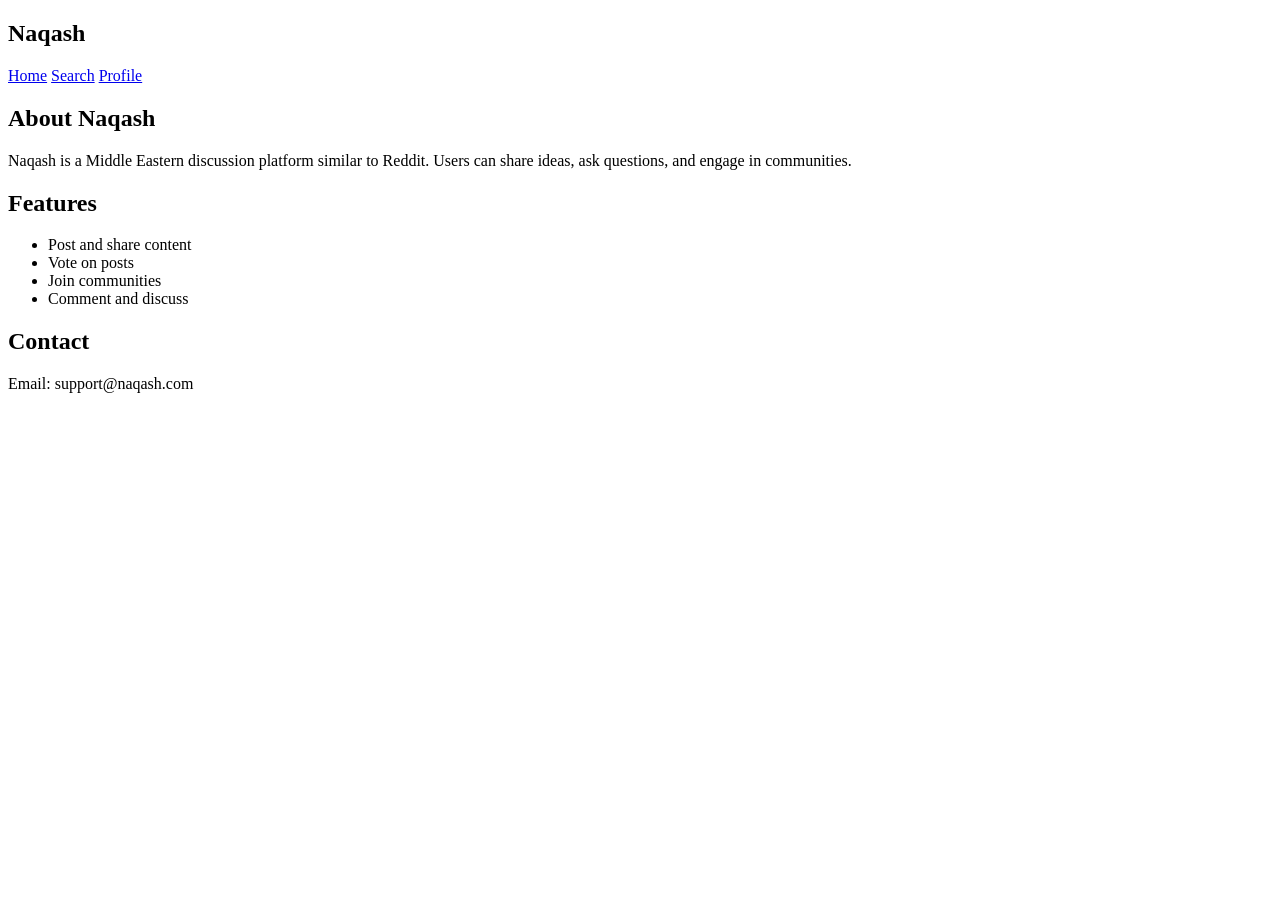
==== about.html @ 5063129a "Add about.html with platform details and features" ====
<!DOCTYPE html>
<html lang="en">
<head>
    <meta charset="UTF-8">
    <title>About - Naqash</title>
    <link rel="stylesheet" href="style.css">
</head>
<body>


<nav>
    <h2>Naqash</h2>
    <a href="index.html">Home</a>
    <a href="search.html">Search</a>
    <a href="profile.html">Profile</a>
</nav>


<section>
    <h1>About Naqash</h1>
    <p>
        Naqash is a Middle Eastern discussion platform similar to Reddit.
        Users can share ideas, ask questions, and engage in communities.
    </p>
</section>


<section>
    <h2>Features</h2>
    <ul>
        <li>Post and share content</li>
        <li>Vote on posts</li>
        <li>Join communities</li>
        <li>Comment and discuss</li>
    </ul>
</section>


<section>
    <h2>Contact</h2>
    <p>Email: support@naqash.com</p>
</section>

</body>
</html>
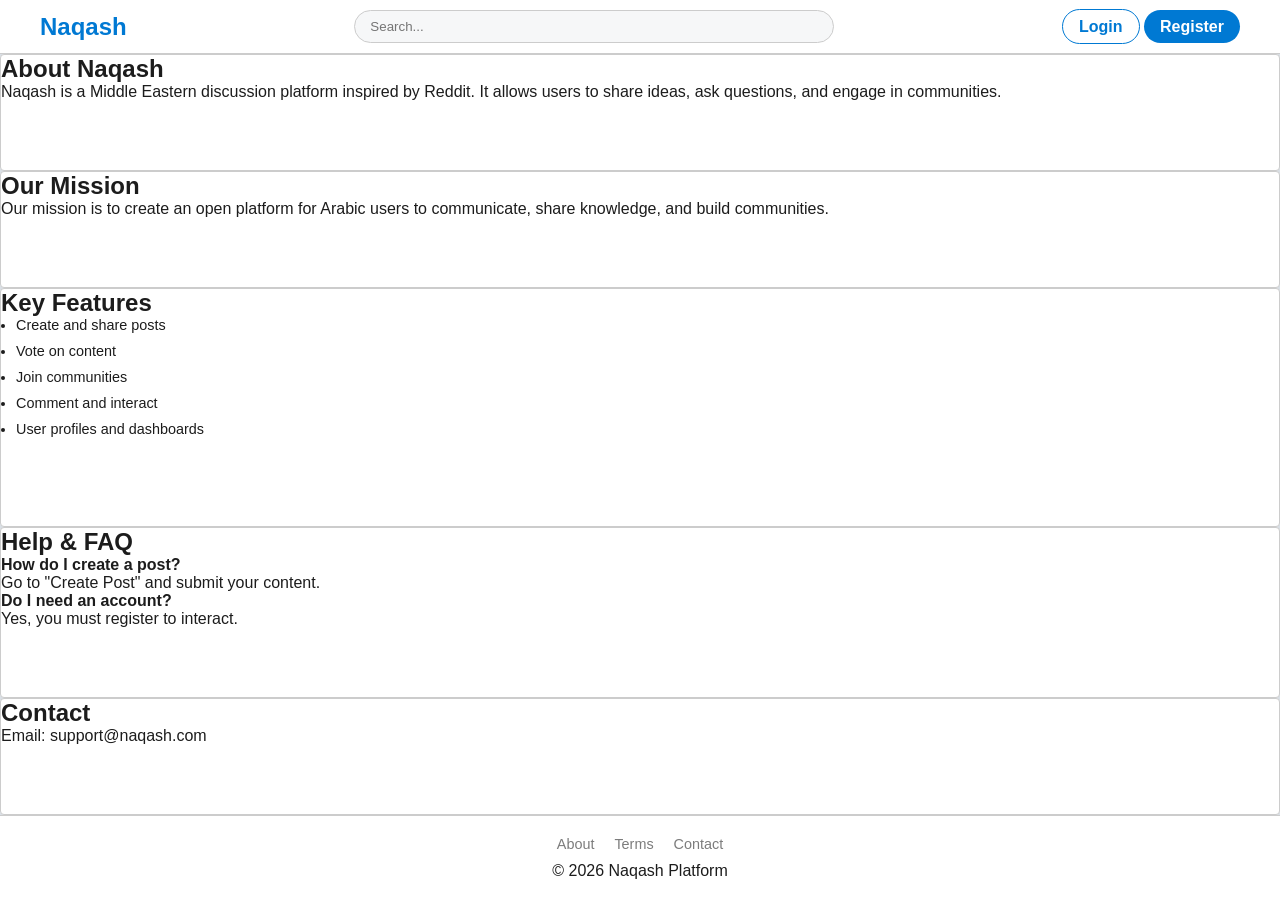
==== commit 8203eea9: "Refactor about.html structure and content" ====
--- a/about.html
+++ b/about.html
@@ -1,45 +1,81 @@
-<!DOCTYPE html>
+<!doctype html>
 <html lang="en">
-<head>
-    <meta charset="UTF-8">
+  <head>
+    <meta charset="UTF-8" />
     <title>About - Naqash</title>
-    <link rel="stylesheet" href="style.css">
-</head>
-<body>
+    <link rel="stylesheet" href="css/styles.css" />
+  </head>
+  <body>
+    <header>
+      <div class="header-top">
+        <a href="index.html" class="nav-brand">Naqash</a>
+        <input type="text" class="search-bar" placeholder="Search..." />
+        <div class="nav-links">
+          <a href="#" class="btn btn-outline">Login</a>
+          <a href="#" class="btn btn-primary">Register</a>
+        </div>
+      </div>
+    </header>
 
+    <div class="container">
+      <!-- About -->
+      <section class="card">
+        <h1>About Naqash</h1>
+        <p>
+          Naqash is a Middle Eastern discussion platform inspired by Reddit.
+          It allows users to share ideas, ask questions, and engage in
+          communities.
+        </p>
+      </section>
 
-<nav>
-    <h2>Naqash</h2>
-    <a href="index.html">Home</a>
-    <a href="search.html">Search</a>
-    <a href="profile.html">Profile</a>
-</nav>
+      <!-- Mission -->
+      <section class="card">
+        <h2>Our Mission</h2>
+        <p>
+          Our mission is to create an open platform for Arabic users to
+          communicate, share knowledge, and build communities.
+        </p>
+      </section>
 
+      <!-- Features -->
+      <section class="card">
+        <h2>Key Features</h2>
+        <ul class="rules-list">
+          <li>Create and share posts</li>
+          <li>Vote on content</li>
+          <li>Join communities</li>
+          <li>Comment and interact</li>
+          <li>User profiles and dashboards</li>
+        </ul>
+      </section>
 
-<section>
-    <h1>About Naqash</h1>
-    <p>
-        Naqash is a Middle Eastern discussion platform similar to Reddit.
-        Users can share ideas, ask questions, and engage in communities.
-    </p>
-</section>
+      <!-- FAQ -->
+      <section class="card">
+        <h2>Help & FAQ</h2>
 
+        <p><strong>How do I create a post?</strong></p>
+        <p>Go to "Create Post" and submit your content.</p>
 
-<section>
-    <h2>Features</h2>
-    <ul>
-        <li>Post and share content</li>
-        <li>Vote on posts</li>
-        <li>Join communities</li>
-        <li>Comment and discuss</li>
-    </ul>
-</section>
+        <p><strong>Do I need an account?</strong></p>
+        <p>Yes, you must register to interact.</p>
+      </section>
 
+      <!-- Contact -->
+      <section class="card">
+        <h2>Contact</h2>
+        <p>Email: support@naqash.com</p>
+      </section>
+    </div>
 
-<section>
-    <h2>Contact</h2>
-    <p>Email: support@naqash.com</p>
-</section>
+    <footer>
+      <div class="footer-links">
+        <a href="about.html">About</a>
+        <a href="#">Terms</a>
+        <a href="#">Contact</a>
+      </div>
+      <p>&copy; 2026 Naqash Platform</p>
+    </footer>
+  </body>
+</html>
 
-</body>
-</html>
+ 
--- a/css/styles.css
+++ b/css/styles.css
@@ -0,0 +1,303 @@
+:root {
+  --primary-color: #0079d3;
+  --primary-hover: #005fa3;
+  --bg-color: #dae0e6;
+  --card-bg: #ffffff;
+  --text-main: #1c1c1c;
+  --text-muted: #7c7c7c;
+  --border-color: #cccccc;
+}
+
+* {
+  margin: 0;
+  padding: 0;
+  box-sizing: border-box;
+}
+
+body {
+  font-family: "Segoe UI", Arial, sans-serif;
+  background-color: var(--bg-color);
+  color: var(--text-main);
+  display: flex;
+  flex-direction: column;
+  min-height: 100vh;
+}
+
+/* header - navigation*/
+header {
+  background-color: var(--card-bg);
+  position: sticky;
+  top: 0;
+  z-index: 1000;
+  border-bottom: 1px solid var(--border-color);
+}
+
+.header-top {
+  display: flex;
+  justify-content: space-between;
+  align-items: center;
+  padding: 10px 40px;
+}
+
+.nav-brand {
+  font-size: 1.5rem;
+  font-weight: bold;
+  color: var(--primary-color);
+  text-decoration: none;
+}
+
+.search-bar {
+  width: 40%;
+  padding: 8px 15px;
+  border: 1px solid var(--border-color);
+  border-radius: 20px;
+  background-color: #f6f7f8;
+}
+
+.sub-nav {
+  padding: 5px 40px;
+  display: flex;
+  gap: 20px;
+  background-color: var(--card-bg);
+}
+
+.sub-nav a {
+  text-decoration: none;
+  color: var(--text-muted);
+  font-weight: 600;
+  font-size: 0.9rem;
+}
+
+.sub-nav a:hover {
+  color: var(--primary-color);
+}
+
+/* buttons*/
+.btn {
+  padding: 8px 16px;
+  border-radius: 20px;
+  border: none;
+  cursor: pointer;
+  font-weight: bold;
+  text-decoration: none;
+}
+
+.btn-primary {
+  background-color: var(--primary-color);
+  color: white;
+}
+.btn-outline {
+  border: 1px solid var(--primary-color);
+  color: var(--primary-color);
+}
+.block-btn {
+  display: block;
+  text-align: center;
+  width: 100%;
+  margin-bottom: 10px;
+}
+
+/* main layout*/
+.container {
+  width: 100%;
+  max-width: 100%;
+  margin: 0;
+  display: grid;
+  gap: 0;
+  padding: 0;
+  flex: 1;
+  align-items: stretch;
+}
+
+.layout-3-cols {
+  grid-template-columns: 220px 1fr 310px;
+}
+.layout-2-cols {
+  grid-template-columns: 1fr 310px;
+}
+
+.layout-3-cols {
+  grid-template-columns: 260px 1fr 340px;
+}
+
+.card {
+  background-color: var(--card-bg);
+  border: 1px solid var(--border-color);
+  border-radius: 4px;
+}
+
+.sidebar {
+  padding: 20px;
+  height: 100%;
+  border-radius: 0;
+  border-top: none;
+  border-bottom: none;
+  background-color: var(--card-bg);
+}
+
+aside:first-of-type {
+  border-right: 1px solid var(--border-color);
+}
+
+aside:last-of-type {
+  border-left: 1px solid var(--border-color);
+}
+
+.sidebar h3 {
+  font-size: 0.9rem;
+  color: var(--text-muted);
+  text-transform: uppercase;
+  margin-bottom: 10px;
+}
+
+.sidebar ul {
+  list-style: none;
+}
+.sidebar ul li {
+  margin-bottom: 8px;
+}
+.sidebar ul li a {
+  text-decoration: none;
+  color: var(--text-main);
+  font-weight: 500;
+}
+
+.sidebar-divider {
+  margin: 15px 0;
+  border: none;
+  border-top: 1px solid #eee;
+}
+
+/* posts card*/
+.post-card {
+  display: flex;
+  flex-direction: column;
+  margin-bottom: 15px;
+  min-height: 160px;
+}
+
+.feed {
+  padding: 20px 40px;
+  background-color: var(--bg-color);
+}
+
+.post-main-content {
+  padding: 15px;
+  flex: 1;
+}
+
+.post-header {
+  font-size: 0.8rem;
+  color: var(--text-muted);
+  margin-bottom: 8px;
+}
+.post-title {
+  font-size: 1.25rem;
+  font-weight: 600;
+  text-decoration: none;
+  color: var(--text-main);
+}
+
+.vote-section {
+  background-color: #f8f9fa;
+  padding: 8px 15px;
+  display: flex;
+  align-items: center;
+  gap: 15px;
+  border-top: 1px solid var(--border-color);
+}
+
+.vote-btn {
+  background: none;
+  border: none;
+  cursor: pointer;
+  font-size: 1.1rem;
+  color: var(--text-muted);
+}
+.vote-count {
+  font-weight: bold;
+  font-size: 0.85rem;
+}
+
+/* footer */
+footer {
+  background-color: var(--card-bg);
+  padding: 20px;
+  border-top: 1px solid var(--border-color);
+  text-align: center;
+  margin-top: 20px;
+}
+
+.footer-links {
+  display: flex;
+  justify-content: center;
+  gap: 20px;
+  margin-bottom: 10px;
+}
+.footer-links a {
+  text-decoration: none;
+  color: var(--text-muted);
+  font-size: 0.9rem;
+}
+
+footer {
+  margin-top: 0;
+}
+
+.footer-meta {
+  display: flex;
+  align-items: center;
+  gap: 6px;
+  cursor: pointer;
+  color: var(--text-muted);
+}
+
+.comment-icon {
+  width: 18px;
+  height: 18px;
+  object-fit: contain;
+}
+
+.footer-meta:hover {
+  color: var(--primary-color);
+}
+
+/* commnity */
+.community-banner {
+  background-color: var(--primary-color);
+  height: 120px;
+  width: 100%;
+}
+
+.community-header {
+  background-color: var(--card-bg);
+  padding: 20px 40px;
+  display: flex;
+  justify-content: space-between;
+  align-items: center;
+  border-bottom: 1px solid var(--border-color);
+}
+
+.community-header h1 {
+  margin-bottom: 5px;
+}
+
+.community-stats {
+  text-align: right;
+}
+
+.community-stats p {
+  font-weight: bold;
+  margin-bottom: 10px;
+}
+
+.rules-list {
+  margin-left: 15px;
+  font-size: 0.9rem;
+  color: var(--text-main);
+  margin-bottom: 20px;
+}
+
+.rules-list li {
+  margin-bottom: 10px;
+}
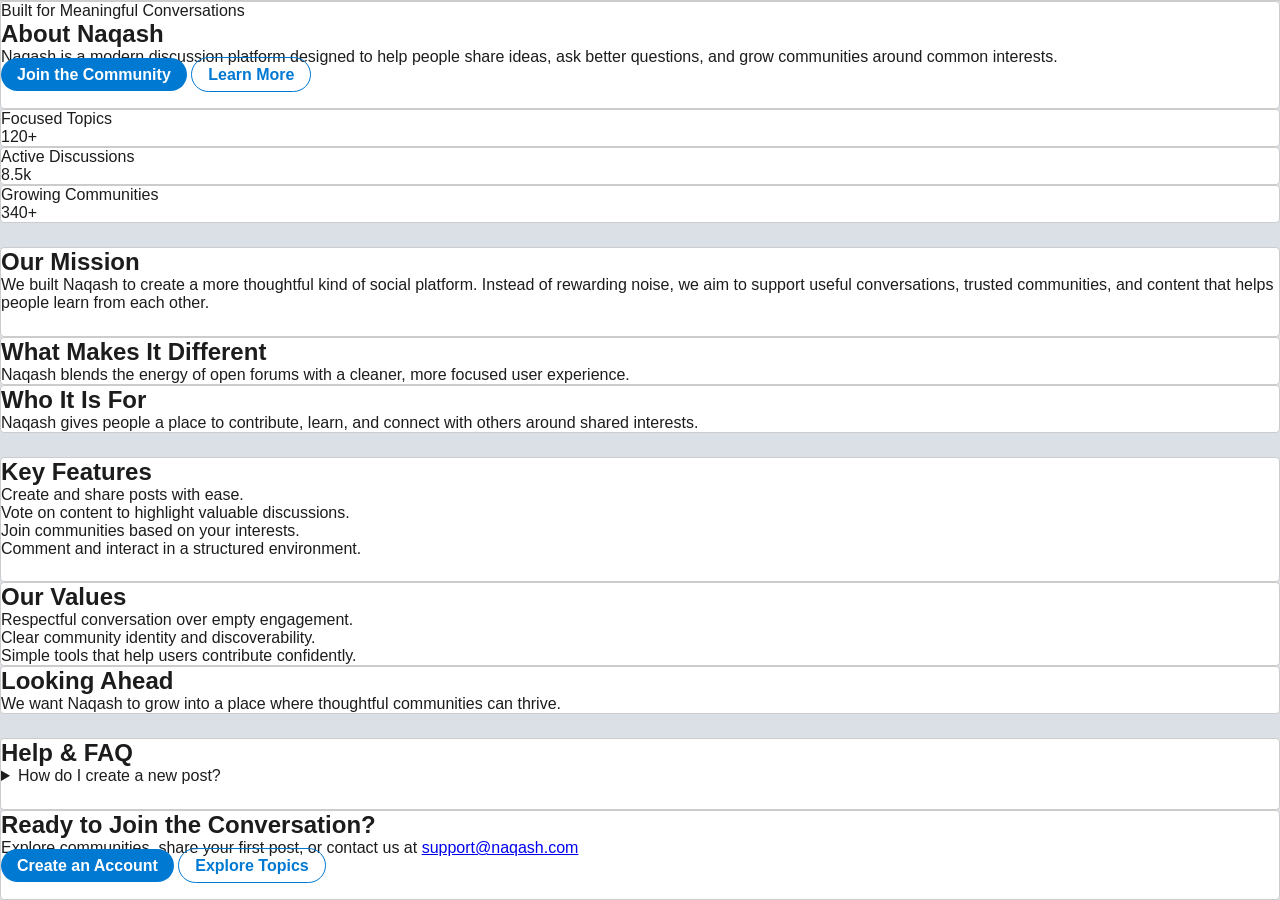
==== commit 043d0bc2: "Refactor about.html structure and content Removed header and footer sections, updated content for cl" ====
--- a/about.html
+++ b/about.html
@@ -2,80 +2,118 @@
 <html lang="en">
   <head>
     <meta charset="UTF-8" />
+    <meta name="viewport" content="width=device-width, initial-scale=1.0" />
     <title>About - Naqash</title>
     <link rel="stylesheet" href="css/styles.css" />
   </head>
   <body>
-    <header>
-      <div class="header-top">
-        <a href="index.html" class="nav-brand">Naqash</a>
-        <input type="text" class="search-bar" placeholder="Search..." />
-        <div class="nav-links">
-          <a href="#" class="btn btn-outline">Login</a>
-          <a href="#" class="btn btn-primary">Register</a>
+    <header></header>
+
+    <main id="main-content" class="container">
+      <section class="about-hero card">
+        <p class="eyebrow">Built for Meaningful Conversations</p>
+        <h1>About Naqash</h1>
+        <p class="lead">
+          Naqash is a modern discussion platform designed to help people share
+          ideas, ask better questions, and grow communities around common
+          interests.
+        </p>
+        <div class="hero-actions">
+          <a href="#" class="btn btn-primary">Join the Community</a>
+          <a href="#mission" class="btn btn-outline">Learn More</a>
         </div>
-      </div>
-    </header>
+      </section>
 
-    <div class="container">
-      <!-- About -->
-      <section class="card">
-        <h1>About Naqash</h1>
+      <section class="stats-grid" aria-label="Platform highlights">
+        <article class="card stat-card">
+          <p class="stat-label">Focused Topics</p>
+          <p class="stat-value">120+</p>
+        </article>
+        <article class="card stat-card">
+          <p class="stat-label">Active Discussions</p>
+          <p class="stat-value">8.5k</p>
+        </article>
+        <article class="card stat-card">
+          <p class="stat-label">Growing Communities</p>
+          <p class="stat-value">340+</p>
+        </article>
+      </section>
+
+      <section id="mission" class="card about-section">
+        <h2>Our Mission</h2>
         <p>
-          Naqash is a Middle Eastern discussion platform inspired by Reddit.
-          It allows users to share ideas, ask questions, and engage in
-          communities.
+          We built Naqash to create a more thoughtful kind of social platform.
+          Instead of rewarding noise, we aim to support useful conversations,
+          trusted communities, and content that helps people learn from each other.
         </p>
       </section>
 
-      <!-- Mission -->
-      <section class="card">
-        <h2>Our Mission</h2>
-        <p>
-          Our mission is to create an open platform for Arabic users to
-          communicate, share knowledge, and build communities.
-        </p>
+      <section class="about-grid">
+        <article class="card about-section">
+          <h2>What Makes It Different</h2>
+          <p>
+            Naqash blends the energy of open forums with a cleaner, more focused
+            user experience.
+          </p>
+        </article>
+
+        <article class="card about-section">
+          <h2>Who It Is For</h2>
+          <p>
+            Naqash gives people a place to contribute, learn, and connect with
+            others around shared interests.
+          </p>
+        </article>
       </section>
 
-      <!-- Features -->
-      <section class="card">
+      <section class="card about-section">
         <h2>Key Features</h2>
-        <ul class="rules-list">
-          <li>Create and share posts</li>
-          <li>Vote on content</li>
-          <li>Join communities</li>
-          <li>Comment and interact</li>
-          <li>User profiles and dashboards</li>
+        <ul class="feature-list">
+          <li>Create and share posts with ease.</li>
+          <li>Vote on content to highlight valuable discussions.</li>
+          <li>Join communities based on your interests.</li>
+          <li>Comment and interact in a structured environment.</li>
         </ul>
       </section>
 
-      <!-- FAQ -->
-      <section class="card">
-        <h2>Help & FAQ</h2>
+      <section class="about-grid">
+        <article class="card about-section">
+          <h2>Our Values</h2>
+          <ul class="feature-list">
+            <li>Respectful conversation over empty engagement.</li>
+            <li>Clear community identity and discoverability.</li>
+            <li>Simple tools that help users contribute confidently.</li>
+          </ul>
+        </article>
 
-        <p><strong>How do I create a post?</strong></p>
-        <p>Go to "Create Post" and submit your content.</p>
-
-        <p><strong>Do I need an account?</strong></p>
-        <p>Yes, you must register to interact.</p>
+        <article class="card about-section">
+          <h2>Looking Ahead</h2>
+          <p>
+            We want Naqash to grow into a place where thoughtful communities can thrive.
+          </p>
+        </article>
       </section>
 
-      <!-- Contact -->
-      <section class="card">
-        <h2>Contact</h2>
-        <p>Email: support@naqash.com</p>
+      <section class="card about-section">
+        <h2>Help & FAQ</h2>
+        <details>
+          <summary>How do I create a new post?</summary>
+          <p>Go to the Create Post page, then add your title and content.</p>
+        </details>
       </section>
-    </div>
 
-    <footer>
-      <div class="footer-links">
-        <a href="about.html">About</a>
-        <a href="#">Terms</a>
-        <a href="#">Contact</a>
-      </div>
-      <p>&copy; 2026 Naqash Platform</p>
-    </footer>
+      <section class="card about-cta">
+        <h2>Ready to Join the Conversation?</h2>
+        <p>
+          Explore communities, share your first post, or contact us at
+          <a href="mailto:support@naqash.com">support@naqash.com</a>
+        </p>
+        <div class="hero-actions">
+          <a href="#" class="btn btn-primary">Create an Account</a>
+          <a href="search.html" class="btn btn-outline">Explore Topics</a>
+        </div>
+      </section>
+    </main>
   </body>
 </html>
 
- 
